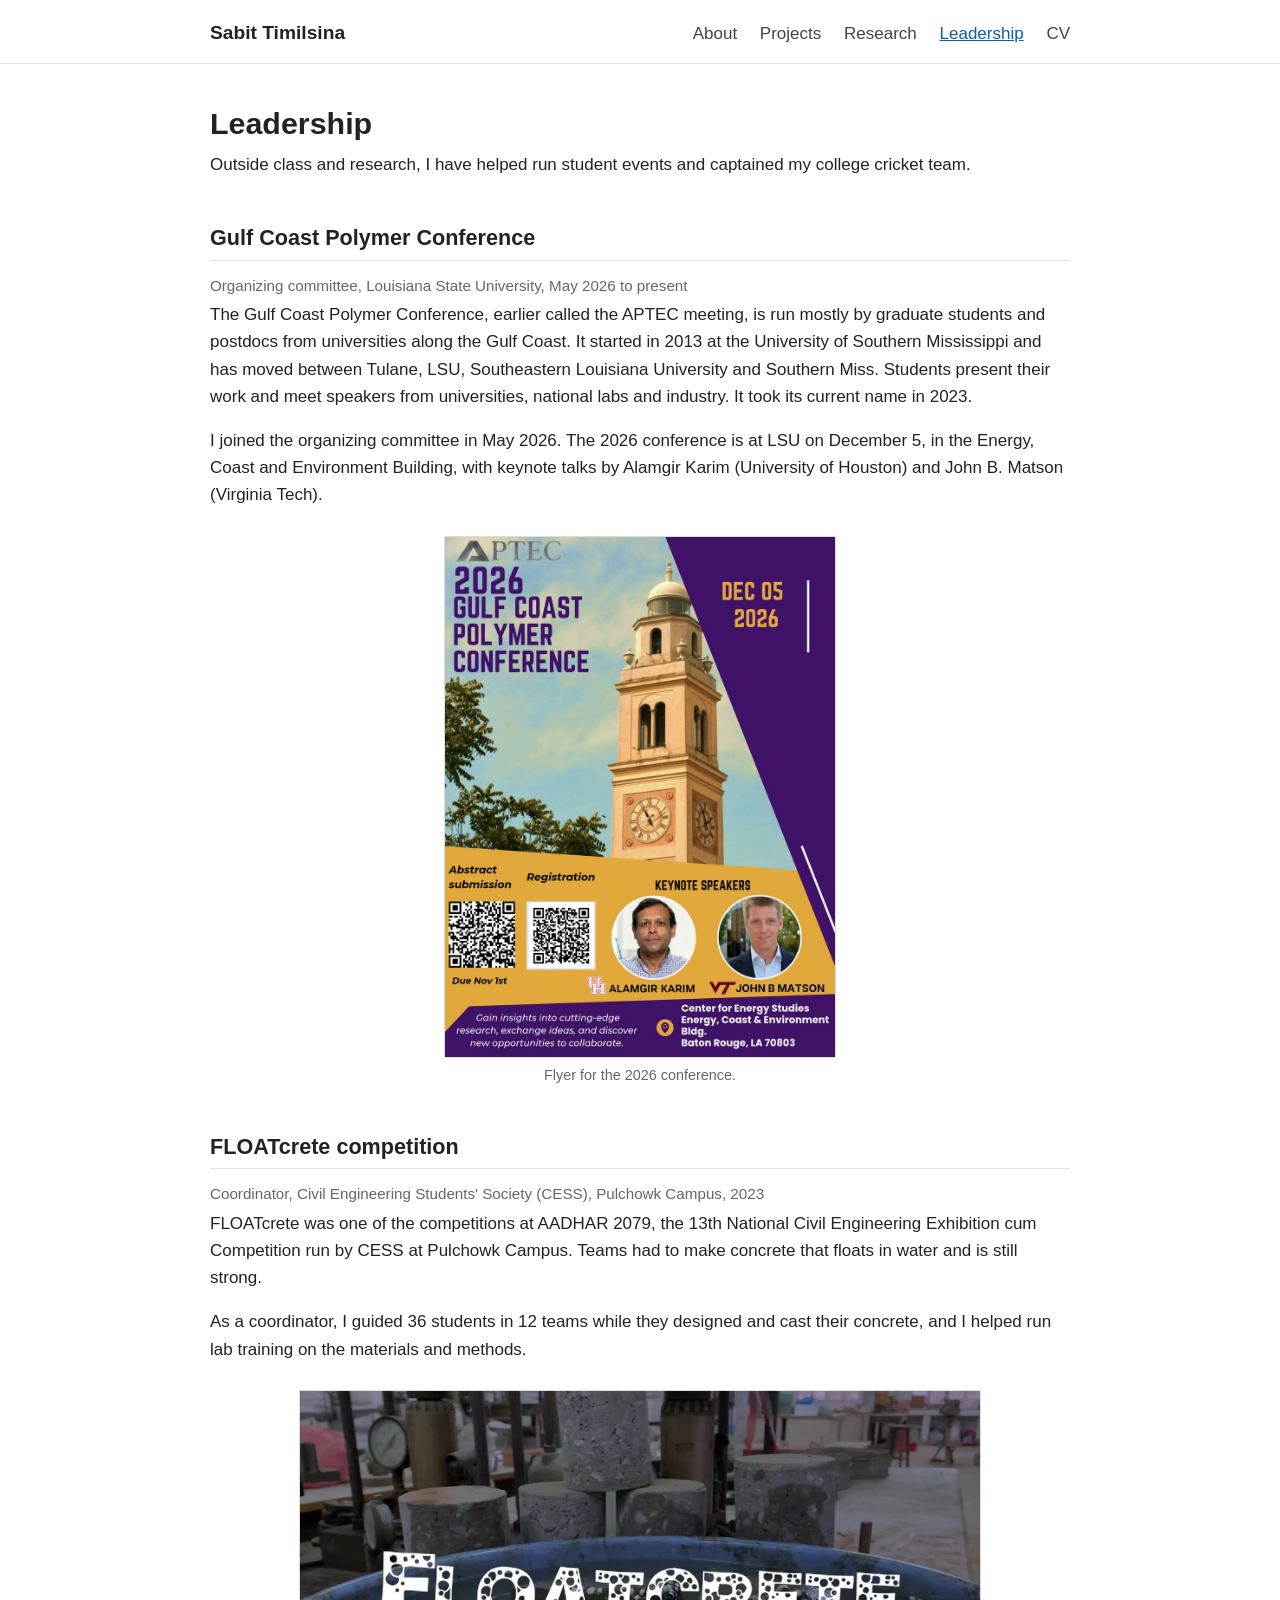
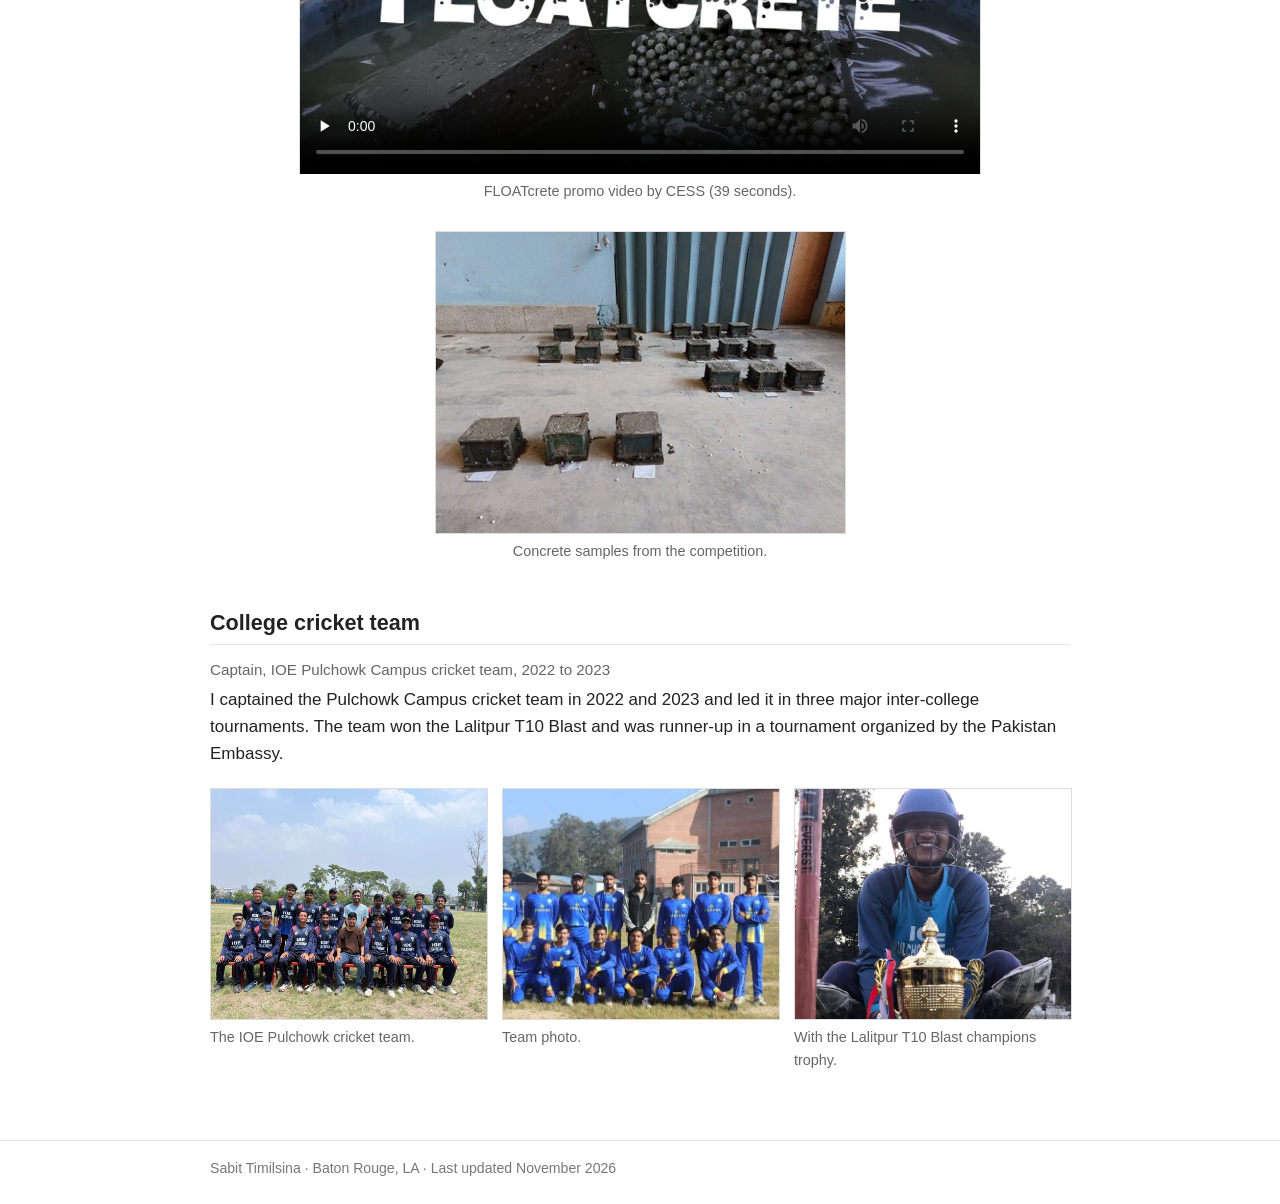
==== leadership.html @ b7d6e4b4 "Add files via upload" ====
<!DOCTYPE html>
<html lang="en">
<head>
<meta charset="utf-8">
<meta name="viewport" content="width=device-width, initial-scale=1">
<title>Leadership | Sabit Timilsina</title>
<meta name="description" content="Leadership and activities: Gulf Coast Polymer Conference organizing committee, FLOATcrete competition coordinator, and college cricket captain.">
<meta property="og:type" content="website">
<meta property="og:title" content="Leadership | Sabit Timilsina">
<meta property="og:description" content="Leadership and activities: Gulf Coast Polymer Conference organizing committee, FLOATcrete competition coordinator, and college cricket captain.">
<meta property="og:url" content="https://sabittimilsina.github.io/leadership.html">
<meta property="og:image" content="https://sabittimilsina.github.io/images/og-image.jpg">
<link rel="stylesheet" href="assets/style.css">
</head>
<body>
<header>
  <div class="container">
    <a class="site-name" href="index.html">Sabit Timilsina</a>
    <nav><a href="index.html">About</a> <a href="projects.html">Projects</a> <a href="research.html">Research</a> <a href="leadership.html" class="current">Leadership</a> <a href="resume.pdf">CV</a></nav>
  </div>
</header>
<main>
  <div class="container">
<h1>Leadership</h1>
<p>Outside class and research, I have helped run student events and captained my college cricket team.</p>

<h2>Gulf Coast Polymer Conference</h2>
<p class="meta">Organizing committee, Louisiana State University, May 2026 to present</p>
<p>The Gulf Coast Polymer Conference, earlier called the APTEC meeting, is run mostly by graduate students and postdocs from universities along the Gulf Coast. It started in 2013 at the University of Southern Mississippi and has moved between Tulane, LSU, Southeastern Louisiana University and Southern Miss. Students present their work and meet speakers from universities, national labs and industry. It took its current name in 2023.</p>
<p>I joined the organizing committee in May 2026. The 2026 conference is at LSU on December 5, in the Energy, Coast and Environment Building, with keynote talks by Alamgir Karim (University of Houston) and John B. Matson (Virginia Tech).</p>
<figure><a href="images/leadership-gcpc-2026-flyer.jpg"><img src="images/leadership-gcpc-2026-flyer.jpg" alt="Flyer for the 2026 Gulf Coast Polymer Conference at LSU" loading="lazy"></a><figcaption>Flyer for the 2026 conference.</figcaption></figure>

<h2>FLOATcrete competition</h2>
<p class="meta">Coordinator, Civil Engineering Students' Society (CESS), Pulchowk Campus, 2023</p>
<p>FLOATcrete was one of the competitions at AADHAR 2079, the 13th National Civil Engineering Exhibition cum Competition run by CESS at Pulchowk Campus. Teams had to make concrete that floats in water and is still strong.</p>
<p>As a coordinator, I guided 36 students in 12 teams while they designed and cast their concrete, and I helped run lab training on the materials and methods.</p>
<figure><video controls preload="none" poster="images/floatcrete-promo-poster.jpg"><source src="images/floatcrete-promo.mp4" type="video/mp4">Your browser can't play this video.</video><figcaption>FLOATcrete promo video by CESS (39 seconds).</figcaption></figure>
<figure><a href="images/leadership-floatcrete-samples.jpg"><img src="images/leadership-floatcrete-samples.jpg" alt="Concrete blocks made by the teams" loading="lazy"></a><figcaption>Concrete samples from the competition.</figcaption></figure>

<h2>College cricket team</h2>
<p class="meta">Captain, IOE Pulchowk Campus cricket team, 2022 to 2023</p>
<p>I captained the Pulchowk Campus cricket team in 2022 and 2023 and led it in three major inter-college tournaments. The team won the Lalitpur T10 Blast and was runner-up in a tournament organized by the Pakistan Embassy.</p>
<div class="photo-grid">
<figure><a href="images/leadership-cricket-team-ioe.jpg"><img src="images/leadership-cricket-team-ioe.jpg" alt="IOE Pulchowk cricket team photo" loading="lazy"></a><figcaption>The IOE Pulchowk cricket team.</figcaption></figure>
<figure><a href="images/leadership-cricket-team-2.jpg"><img src="images/leadership-cricket-team-2.jpg" alt="Cricket team photo in blue kits" loading="lazy"></a><figcaption>Team photo.</figcaption></figure>
<figure><a href="images/leadership-cricket-trophy.jpg"><img src="images/leadership-cricket-trophy.jpg" alt="Sabit in cricket gear with the Lalitpur T10 Blast trophy" loading="lazy"></a><figcaption>With the Lalitpur T10 Blast champions trophy.</figcaption></figure>
</div>
  </div>
</main>
<footer>
  <div class="container">Sabit Timilsina &middot; Baton Rouge, LA &middot; Last updated November 2026</div>
</footer>
</body>
</html>
---- assets/style.css ----
/* Simple personal site. System fonts, white page, one link color. */
body {
  margin: 0;
  background: #fff;
  color: #222;
  font-family: -apple-system, BlinkMacSystemFont, "Segoe UI", Roboto, "Helvetica Neue", Arial, sans-serif;
  font-size: 17px;
  line-height: 1.6;
}
a { color: #0b5cad; }
a:hover { color: #083f78; }
img { max-width: 100%; height: auto; }
.container { max-width: 860px; margin: 0 auto; padding: 0 20px; }

/* Header */
header { border-bottom: 1px solid #e3e3e3; }
header .container { display: flex; flex-wrap: wrap; align-items: baseline; justify-content: space-between; gap: 8px 24px; padding-top: 18px; padding-bottom: 14px; }
.site-name { font-size: 1.2rem; font-weight: 600; color: #222; text-decoration: none; }
nav a { color: #444; text-decoration: none; margin-left: 18px; }
nav a:first-child { margin-left: 0; }
nav a:hover, nav a.current { color: #0b5cad; text-decoration: underline; }

main { padding: 28px 0 48px; }
h1 { font-size: 1.9rem; font-weight: 600; line-height: 1.25; margin: 0.4em 0 0.3em; }
h2 { font-size: 1.35rem; font-weight: 600; margin: 2em 0 0.6em; padding-bottom: 4px; border-bottom: 1px solid #e3e3e3; }
h3 { font-size: 1.08rem; font-weight: 600; margin: 1.4em 0 0.3em; }
p { margin: 0 0 1em; }
ul { padding-left: 1.3em; }
li { margin-bottom: 0.35em; }
.meta { color: #666; font-size: 0.95rem; margin-bottom: 0.2em; }
.links { margin: 0.8em 0 1.4em; }
.links a { margin-right: 18px; }
.page-head { margin-bottom: 1.8em; }
.page-head .links { margin-bottom: 0; }

/* Home (About) */
.photo { float: right; width: 240px; margin: 6px 0 16px 28px; border-radius: 4px; }
.news { list-style: none; padding: 0; }
.news li { display: grid; grid-template-columns: 6.5em 1fr; gap: 12px; margin-bottom: 0.45em; }
.news .date { color: #666; }
h2 { clear: both; }

/* Home intro */
.intro { display: flex; gap: 28px; align-items: flex-start; }
.intro .text { flex: 1; }
.intro .photo { width: 170px; flex: none; }
.intro .photo img { border-radius: 4px; display: block; }

/* Project list */
.project-list { list-style: none; padding: 0; margin: 0; }
.project-list li { display: grid; grid-template-columns: 200px 1fr; gap: 20px; padding: 18px 0; border-top: 1px solid #ececec; margin: 0; }
.project-list li:first-child { border-top: 0; padding-top: 6px; }
.project-list img { width: 200px; height: 125px; object-fit: cover; border: 1px solid #ddd; display: block; background: #fff; }
.project-list .noimg { width: 200px; height: 125px; border: 1px solid #ddd; background: #f5f6f7; display: flex; align-items: center; justify-content: center; color: #888; font-size: 0.85rem; }
.project-list h3 { margin: 0 0 4px; font-size: 1.08rem; }
.project-list h3 a { text-decoration: none; }
.project-list h3 a:hover { text-decoration: underline; }
.project-list p { margin: 0; }
.project-list li.text-only > div { grid-column: 2; }

/* Figures */
figure { margin: 1.6em 0; }
figure img { display: block; border: 1px solid #ddd; margin: 0 auto; max-height: 520px; width: auto; }
figcaption { font-size: 0.9rem; color: #666; margin-top: 6px; text-align: center; }
.fig-grid { display: grid; grid-template-columns: repeat(3, 1fr); gap: 16px; }
.fig-grid figure { margin: 0; }
.fig-grid img { width: 100%; height: 170px; object-fit: contain; background: #fff; }
.fig-grid figcaption { text-align: left; }

/* Tables */
table { border-collapse: collapse; width: 100%; margin: 0.6em 0 1.4em; font-size: 0.95rem; }
th, td { text-align: left; padding: 7px 10px 7px 0; border-bottom: 1px solid #e6e6e6; vertical-align: top; }
thead th { border-bottom: 2px solid #ccc; }
.table-wrap { overflow-x: auto; }

/* Lists of papers etc. */
.refs li { margin-bottom: 0.9em; }

.pager { display: flex; justify-content: space-between; gap: 20px; margin-top: 3em; padding-top: 14px; border-top: 1px solid #e3e3e3; font-size: 0.95rem; }

footer { border-top: 1px solid #e3e3e3; color: #777; font-size: 0.88rem; }
footer .container { padding-top: 16px; padding-bottom: 24px; }

@media (max-width: 640px) {
  body { font-size: 16px; }
  nav a { margin-left: 12px; }
  .project-list li { grid-template-columns: 1fr; gap: 10px; }
  .project-list li.text-only > div { grid-column: 1; }
  .project-list img, .project-list .noimg { width: 100%; height: auto; aspect-ratio: 16 / 10; }
  .fig-grid { grid-template-columns: 1fr 1fr; }
  .intro { flex-direction: column-reverse; }
  h1 { font-size: 1.6rem; }
  .photo { float: none; display: block; width: 220px; margin: 0 0 18px 0; }
  .news li { grid-template-columns: 1fr; gap: 0; }
}

/* Leadership page: photo grid and video */
.photo-grid { display: grid; grid-template-columns: repeat(3, 1fr); gap: 16px; margin: 1.2em 0; }
.photo-grid figure { margin: 0; }
.photo-grid img { width: 100%; height: 230px; object-fit: cover; object-position: center top; }
.photo-grid figcaption { text-align: left; }
figure video { display: block; width: 100%; max-width: 680px; margin: 0 auto; background: #000; border: 1px solid #ddd; }
@media (max-width: 640px) {
  .photo-grid { grid-template-columns: 1fr 1fr; }
  .photo-grid img { height: 170px; }
  nav a { margin-left: 10px; font-size: 0.95rem; }
}
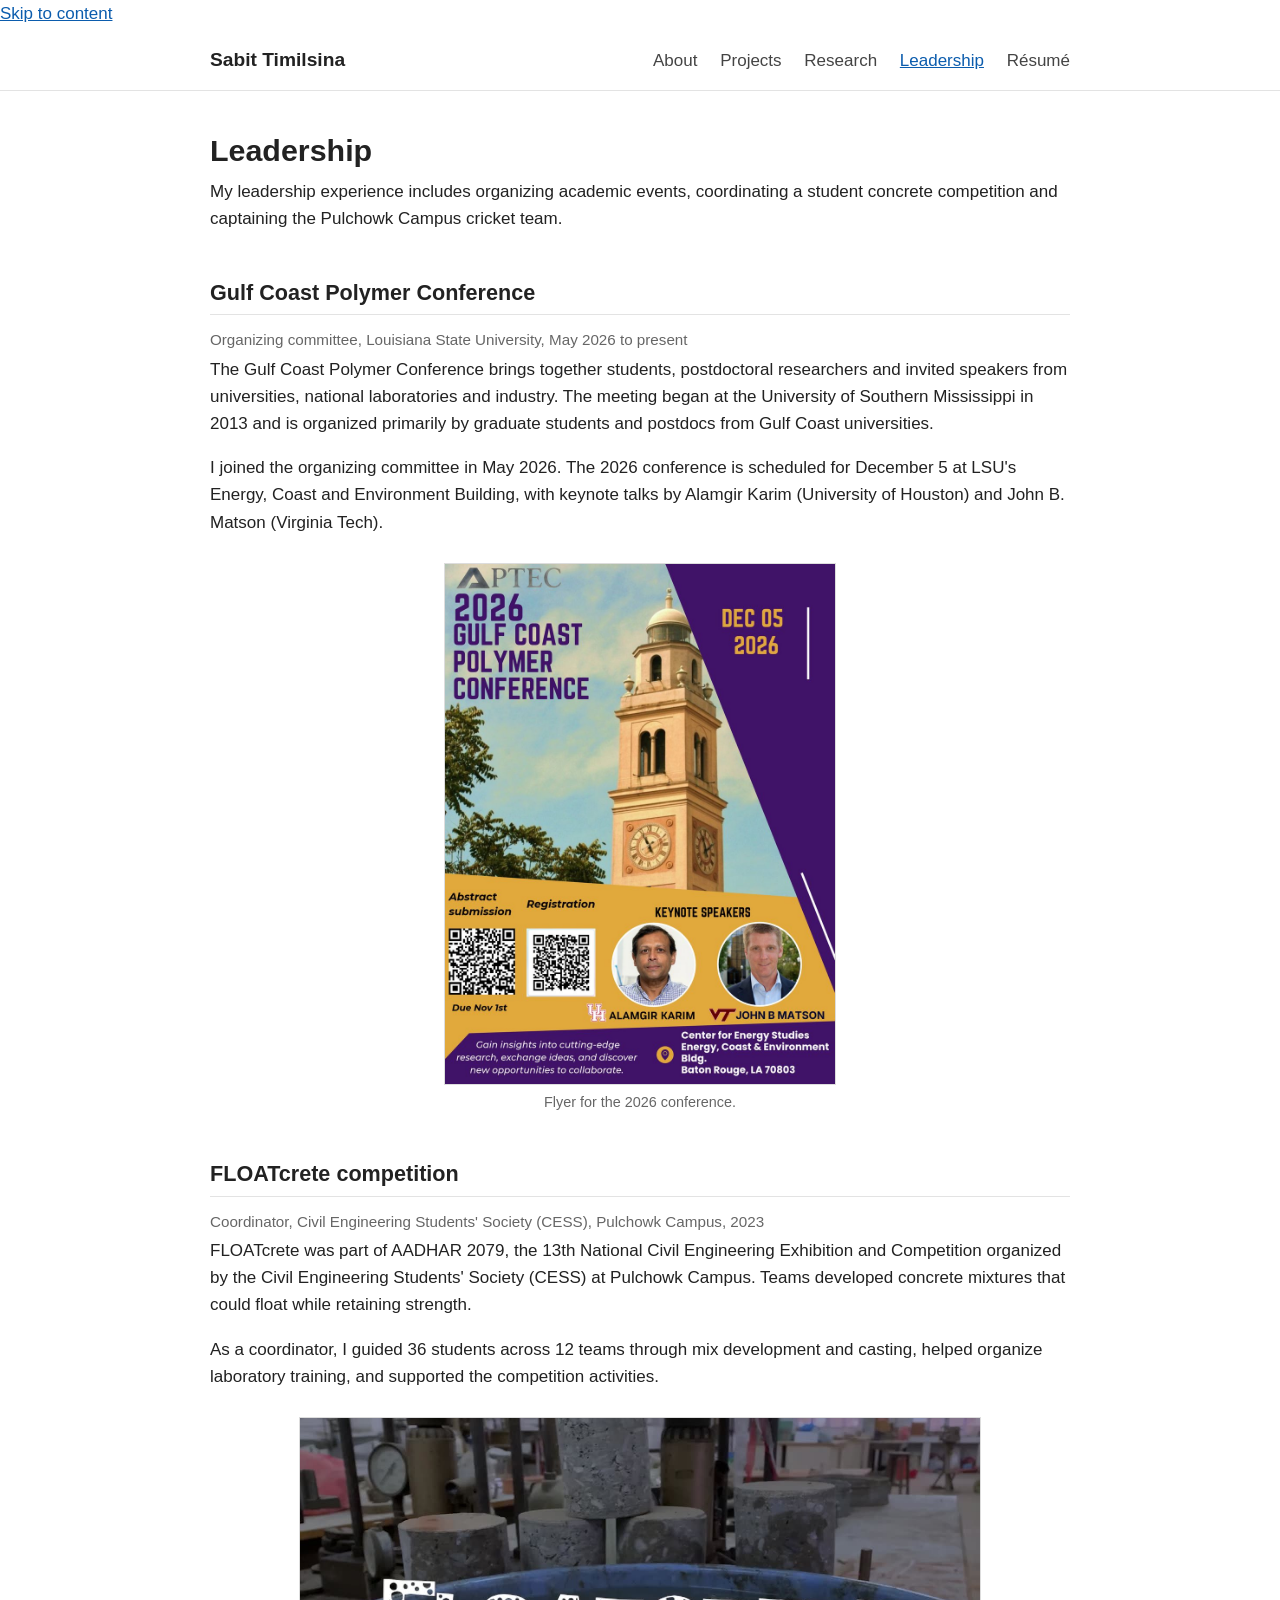
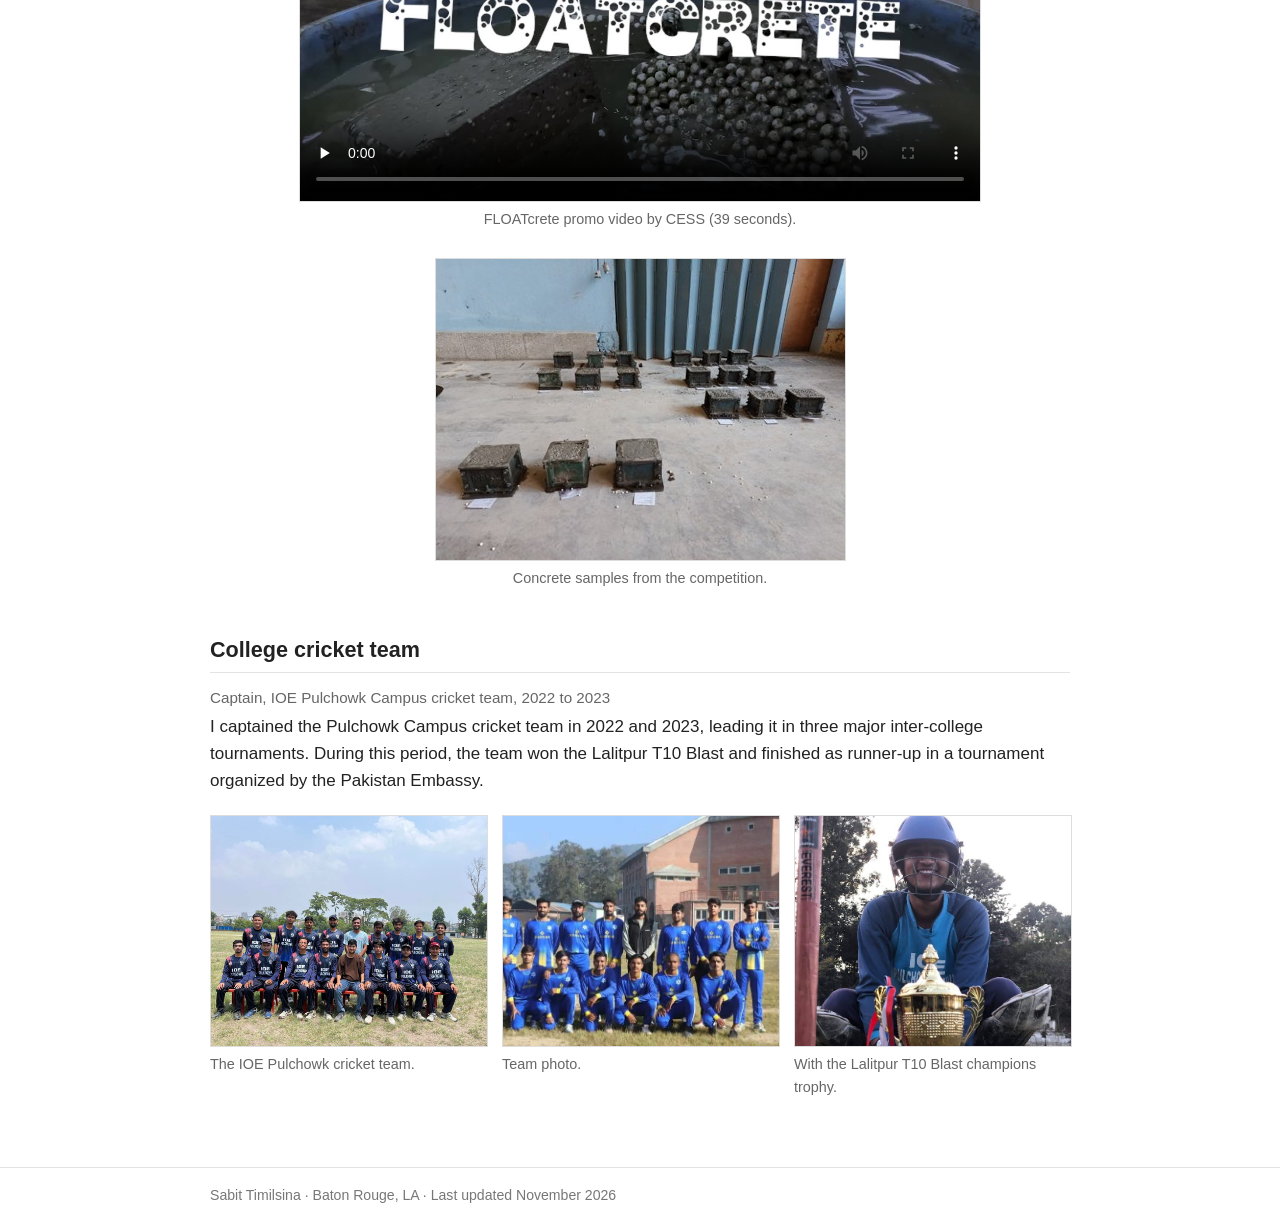
==== commit 29f56485: "Polish portfolio writing and clarify research and experience" ====
--- a/leadership.html
+++ b/leadership.html
@@ -13,33 +13,34 @@
 <link rel="stylesheet" href="assets/style.css">
 </head>
 <body>
+<a class="skip-link" href="#main-content">Skip to content</a>
 <header>
   <div class="container">
     <a class="site-name" href="index.html">Sabit Timilsina</a>
-    <nav><a href="index.html">About</a> <a href="projects.html">Projects</a> <a href="research.html">Research</a> <a href="leadership.html" class="current">Leadership</a> <a href="resume.pdf">CV</a></nav>
+    <nav aria-label="Main navigation"><a href="index.html">About</a> <a href="projects.html">Projects</a> <a href="research.html">Research</a> <a href="leadership.html" class="current" aria-current="page">Leadership</a> <a href="resume.pdf">R&eacute;sum&eacute;</a></nav>
   </div>
 </header>
-<main>
+<main id="main-content">
   <div class="container">
 <h1>Leadership</h1>
-<p>Outside class and research, I have helped run student events and captained my college cricket team.</p>
+<p>My leadership experience includes organizing academic events, coordinating a student concrete competition and captaining the Pulchowk Campus cricket team.</p>
 
 <h2>Gulf Coast Polymer Conference</h2>
 <p class="meta">Organizing committee, Louisiana State University, May 2026 to present</p>
-<p>The Gulf Coast Polymer Conference, earlier called the APTEC meeting, is run mostly by graduate students and postdocs from universities along the Gulf Coast. It started in 2013 at the University of Southern Mississippi and has moved between Tulane, LSU, Southeastern Louisiana University and Southern Miss. Students present their work and meet speakers from universities, national labs and industry. It took its current name in 2023.</p>
-<p>I joined the organizing committee in May 2026. The 2026 conference is at LSU on December 5, in the Energy, Coast and Environment Building, with keynote talks by Alamgir Karim (University of Houston) and John B. Matson (Virginia Tech).</p>
+<p>The Gulf Coast Polymer Conference brings together students, postdoctoral researchers and invited speakers from universities, national laboratories and industry. The meeting began at the University of Southern Mississippi in 2013 and is organized primarily by graduate students and postdocs from Gulf Coast universities.</p>
+<p>I joined the organizing committee in May 2026. The 2026 conference is scheduled for December 5 at LSU's Energy, Coast and Environment Building, with keynote talks by Alamgir Karim (University of Houston) and John B. Matson (Virginia Tech).</p>
 <figure><a href="images/leadership-gcpc-2026-flyer.jpg"><img src="images/leadership-gcpc-2026-flyer.jpg" alt="Flyer for the 2026 Gulf Coast Polymer Conference at LSU" loading="lazy"></a><figcaption>Flyer for the 2026 conference.</figcaption></figure>
 
 <h2>FLOATcrete competition</h2>
 <p class="meta">Coordinator, Civil Engineering Students' Society (CESS), Pulchowk Campus, 2023</p>
-<p>FLOATcrete was one of the competitions at AADHAR 2079, the 13th National Civil Engineering Exhibition cum Competition run by CESS at Pulchowk Campus. Teams had to make concrete that floats in water and is still strong.</p>
-<p>As a coordinator, I guided 36 students in 12 teams while they designed and cast their concrete, and I helped run lab training on the materials and methods.</p>
+<p>FLOATcrete was part of AADHAR 2079, the 13th National Civil Engineering Exhibition and Competition organized by the Civil Engineering Students' Society (CESS) at Pulchowk Campus. Teams developed concrete mixtures that could float while retaining strength.</p>
+<p>As a coordinator, I guided 36 students across 12 teams through mix development and casting, helped organize laboratory training, and supported the competition activities.</p>
 <figure><video controls preload="none" poster="images/floatcrete-promo-poster.jpg"><source src="images/floatcrete-promo.mp4" type="video/mp4">Your browser can't play this video.</video><figcaption>FLOATcrete promo video by CESS (39 seconds).</figcaption></figure>
 <figure><a href="images/leadership-floatcrete-samples.jpg"><img src="images/leadership-floatcrete-samples.jpg" alt="Concrete blocks made by the teams" loading="lazy"></a><figcaption>Concrete samples from the competition.</figcaption></figure>
 
 <h2>College cricket team</h2>
 <p class="meta">Captain, IOE Pulchowk Campus cricket team, 2022 to 2023</p>
-<p>I captained the Pulchowk Campus cricket team in 2022 and 2023 and led it in three major inter-college tournaments. The team won the Lalitpur T10 Blast and was runner-up in a tournament organized by the Pakistan Embassy.</p>
+<p>I captained the Pulchowk Campus cricket team in 2022 and 2023, leading it in three major inter-college tournaments. During this period, the team won the Lalitpur T10 Blast and finished as runner-up in a tournament organized by the Pakistan Embassy.</p>
 <div class="photo-grid">
 <figure><a href="images/leadership-cricket-team-ioe.jpg"><img src="images/leadership-cricket-team-ioe.jpg" alt="IOE Pulchowk cricket team photo" loading="lazy"></a><figcaption>The IOE Pulchowk cricket team.</figcaption></figure>
 <figure><a href="images/leadership-cricket-team-2.jpg"><img src="images/leadership-cricket-team-2.jpg" alt="Cricket team photo in blue kits" loading="lazy"></a><figcaption>Team photo.</figcaption></figure>
--- a/assets/style.css
+++ b/assets/style.css
@@ -99,9 +99,12 @@
 .photo-grid figure { margin: 0; }
 .photo-grid img { width: 100%; height: 230px; object-fit: cover; object-position: center top; }
 .photo-grid figcaption { text-align: left; }
+.photo-grid.two { grid-template-columns: repeat(2, 1fr); max-width: 640px; }
+.photo-grid.two img { height: 380px; object-position: center; }
 figure video { display: block; width: 100%; max-width: 680px; margin: 0 auto; background: #000; border: 1px solid #ddd; }
 @media (max-width: 640px) {
   .photo-grid { grid-template-columns: 1fr 1fr; }
   .photo-grid img { height: 170px; }
+  .photo-grid.two img { height: 240px; }
   nav a { margin-left: 10px; font-size: 0.95rem; }
 }
